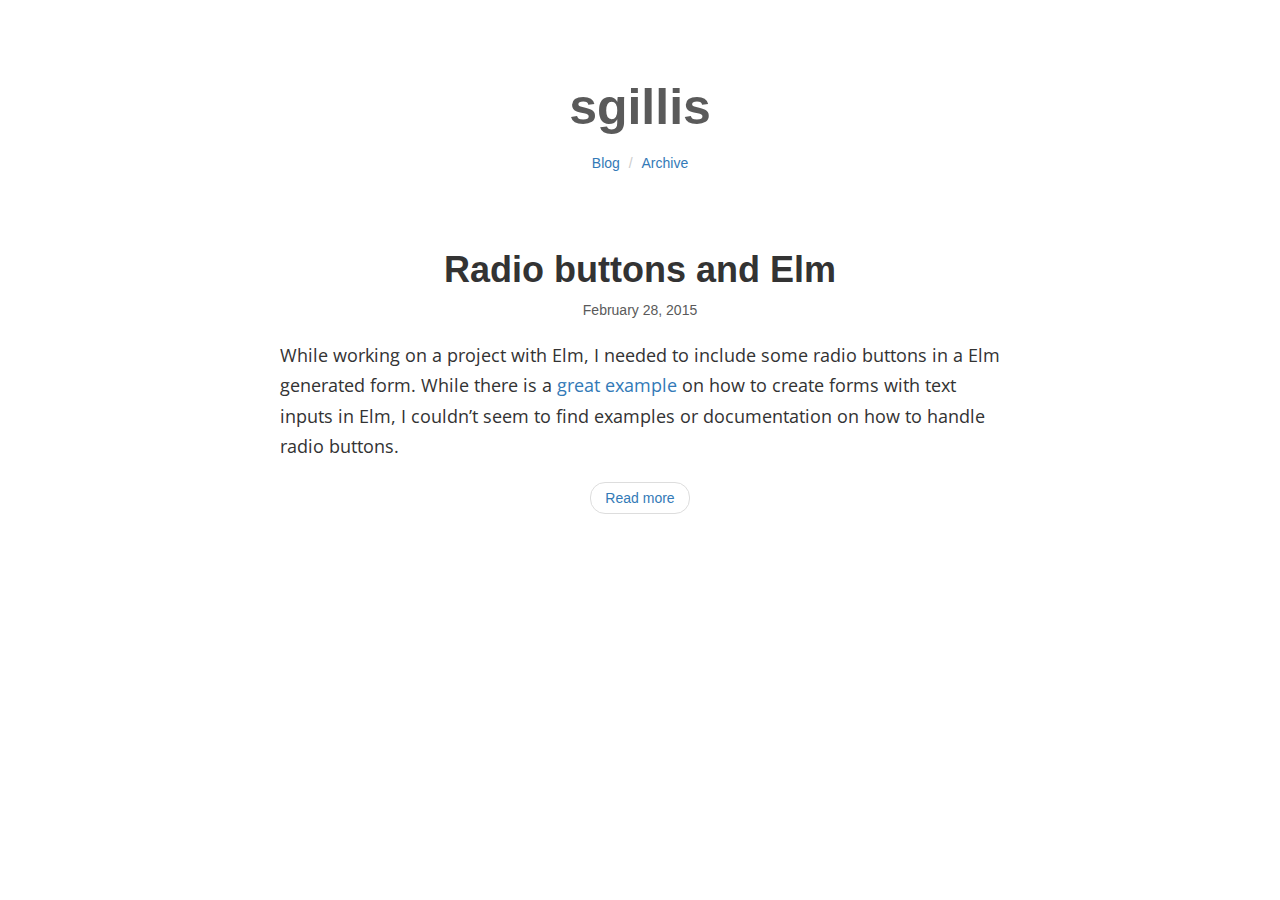
==== index.html @ 85105cd5 "GA tracking" ====
<?xml version="1.0" encoding="UTF-8" ?>
<!DOCTYPE html PUBLIC "-//W3C//DTD XHTML 1.0 Strict//EN" "http://www.w3.org/TR/xhtml1/DTD/xhtml1-strict.dtd">
<html xmlns="http://www.w3.org/1999/xhtml" xml:lang="en" lang="en">
    <head>
        <meta http-equiv="Content-Type" content="text/html; charset=UTF-8" />
        <meta name="viewport" content="width=device-width, initial-scale=1">
        <title>sgillis - Home</title>
        <link rel="shortcut icon" href="./favicon.ico" />
        <link rel="stylesheet" href="https://maxcdn.bootstrapcdn.com/bootstrap/3.3.2/css/bootstrap.min.css">
        <link rel="stylesheet" type="text/css" href="./css/default.css" />
        <link href="http://fonts.googleapis.com/css?family=Lora:400,700,400italic,700italic" rel="stylesheet" type="text/css">
        <link href="http://fonts.googleapis.com/css?family=Open+Sans:300italic,400italic,600italic,700italic,800italic,400,300,600,700,800" rel="stylesheet" type="text/css">
    </head>
    <body>
        <div class="container">
            <div class="page-header">
                <center>
                    <h1><b><a href="./">sgillis<a></b></h1>
                    <ol class="breadcrumb breadcrumb-nav">
                        <li><a href="./">Blog</a></li>
                        <li><a href="./archive.html">Archive</a></li>
                    </ol>
                </center>
            </div>
            
<div>
    <article class="article-excerpt">
        
        <h2 class="post-title"><a href="./posts/2015-02-28-radio-buttons-in-elm.html">Radio buttons and Elm</a></h2>
        <div class="date">February 28, 2015</div>
        <div class="post-list-content">
            
            
              <p>While working on a project with Elm, I needed to include some radio buttons in a Elm generated form. While there is a <a href="http://elm-lang.org/edit/examples/Intermediate/Form.elm">great example</a> on how to create forms with text inputs in Elm, I couldn’t seem to find examples or documentation on how to handle radio buttons.</p>

            
        </div>
        <ul class="pager">
            <li><a href="./posts/2015-02-28-radio-buttons-in-elm.html">Read more</a></li>
        </ul>
    </article>
</div>



        </div>
        <script>
          (function(i,s,o,g,r,a,m){i['GoogleAnalyticsObject']=r;i[r]=i[r]||function(){
             (i[r].q=i[r].q||[]).push(arguments)},i[r].l=1*new Date();a=s.createElement(o),
             m=s.getElementsByTagName(o)[0];a.async=1;a.src=g;m.parentNode.insertBefore(a,m)
          })(window,document,'script','//www.google-analytics.com/analytics.js','ga');

          ga('create', 'UA-60209395-1', 'auto');
          ga('send', 'pageview');
        </script>
    </body>
</html>
---- css/default.css ----
@media (min-width:992px){.container{width:750px}}.page-header{border-bottom:0px;margin:80px 0 40px}.page-header h1{font-size:50px}h1 a{color:rgb(90,90,90)}.breadcrumb-nav{background-color:transparent}.crop-image{width:250px;height:250px;border-radius:125px;overflow:hidden;margin:0 auto 20px}.small-image{width:auto;height:auto;min-width:300px;min-height:300px;max-width:500px;max-height:500px}.comments{margin:40px 50px}.article-excerpt{padding:0 0 150px}h1 h2{font-family:'Open Sans', 'Helvetica Neue', Helvetica, Arial, sans-serif}p{font-family:'Open Sans', 'Helvetica Neue', Helvetica, Arial, sans-serif;line-height:1.7em;font-size:18px}span{font-family:'Open Sans', 'Helvetica Neue', Helvetica, Arial, sans-serif}a:hover{text-decoration:none}.post-title{font-weight:bold;font-size:36px;text-align:center}.post-title a{color:rgb(51, 51, 51)}.date{color:rgb(90, 90, 90);text-align:center}.post-list-content{margin:20px 0 20px}.main-image-wrapper{margin:0 auto 10px;overflow:hidden}.main-image{max-width:500px;max-height:500px}
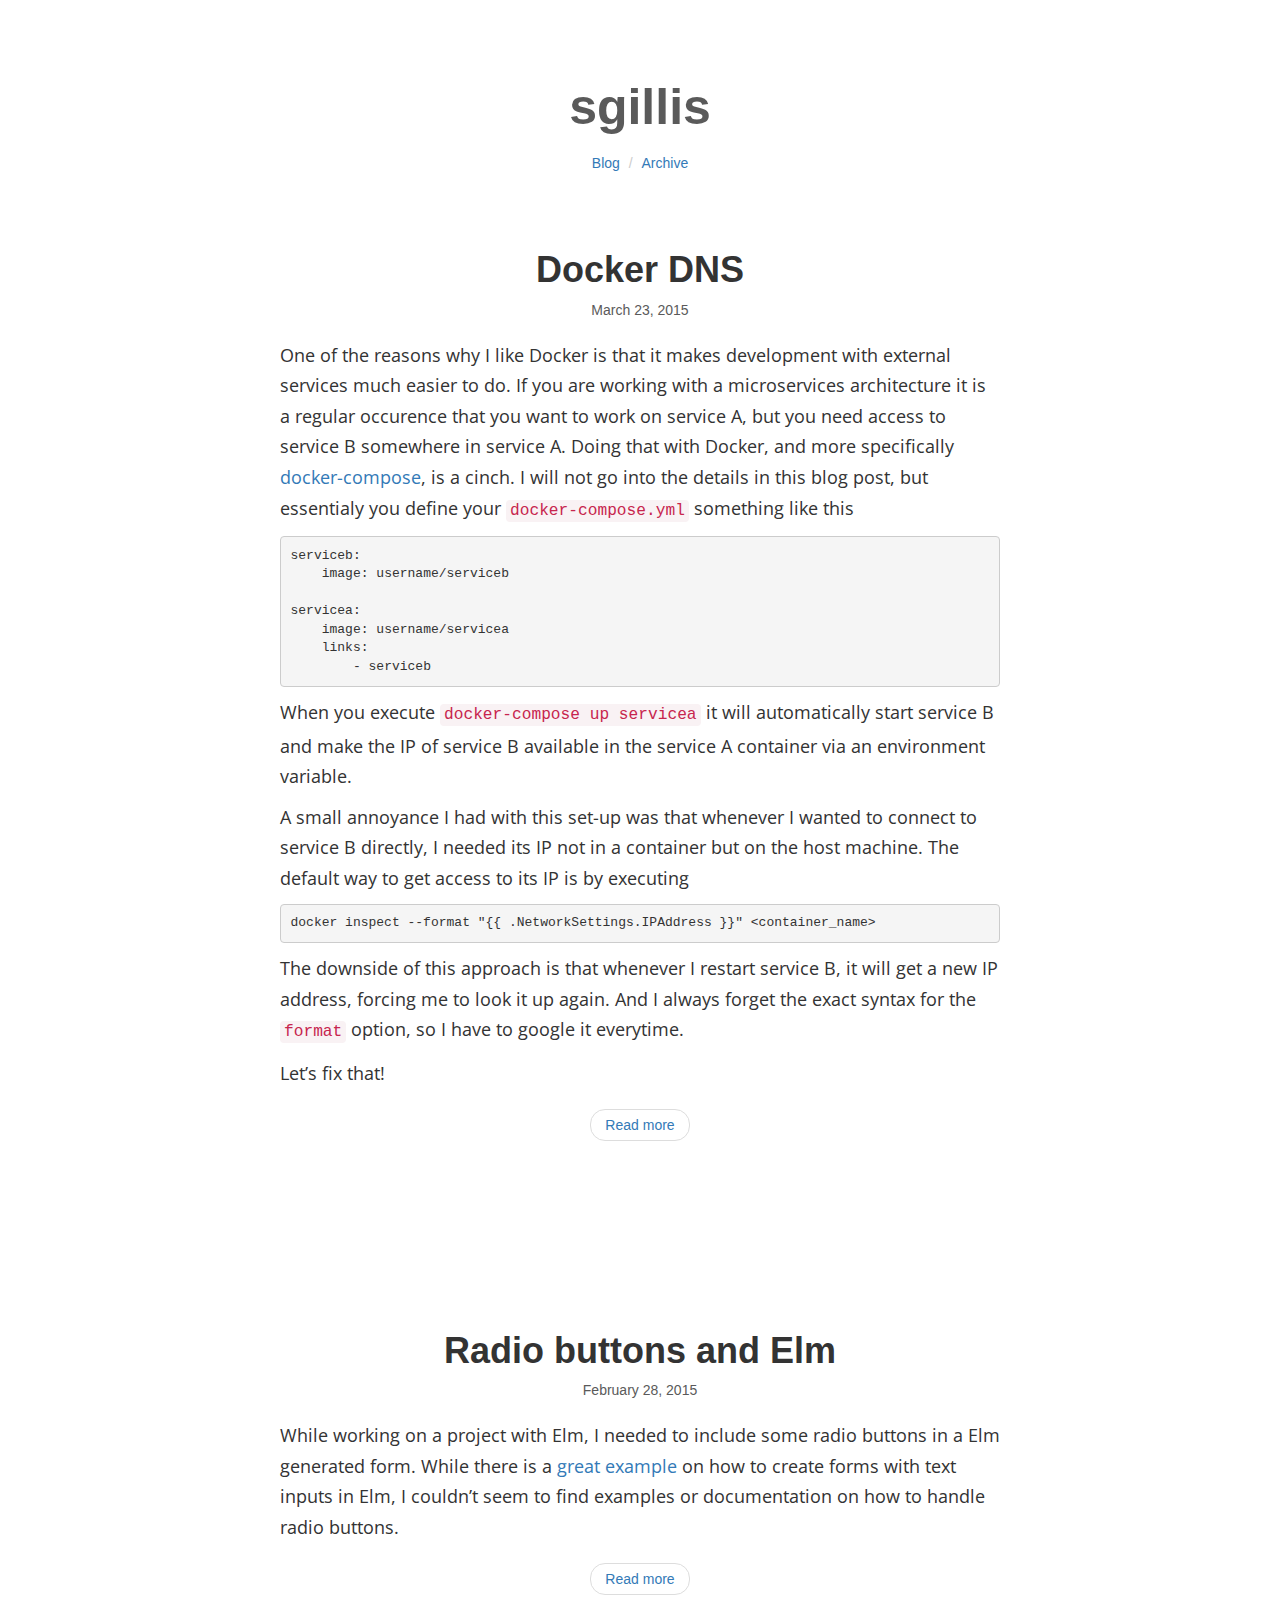
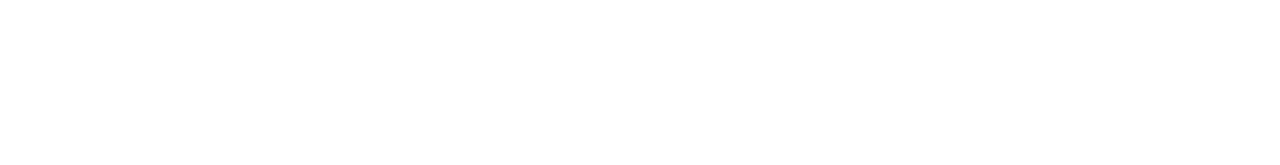
==== commit c6750356: "Docker DNS" ====
--- a/index.html
+++ b/index.html
@@ -23,6 +23,36 @@
                 </center>
             </div>
             
+<div>
+    <article class="article-excerpt">
+        
+        <h2 class="post-title"><a href="./posts/2015-03-23-docker-dns.html">Docker DNS</a></h2>
+        <div class="date">March 23, 2015</div>
+        <div class="post-list-content">
+            
+            
+              <p>One of the reasons why I like Docker is that it makes development with external services much easier to do. If you are working with a microservices architecture it is a regular occurence that you want to work on service A, but you need access to service B somewhere in service A. Doing that with Docker, and more specifically <a href="https://github.com/docker/compose">docker-compose</a>, is a cinch. I will not go into the details in this blog post, but essentialy you define your <code>docker-compose.yml</code> something like this</p>
+<pre><code>serviceb:
+    image: username/serviceb
+
+servicea:
+    image: username/servicea
+    links:
+        - serviceb</code></pre>
+<p>When you execute <code>docker-compose up servicea</code> it will automatically start service B and make the IP of service B available in the service A container via an environment variable.</p>
+<p>A small annoyance I had with this set-up was that whenever I wanted to connect to service B directly, I needed its IP not in a container but on the host machine. The default way to get access to its IP is by executing</p>
+<pre><code>docker inspect --format &quot;{{ .NetworkSettings.IPAddress }}&quot; &lt;container_name&gt;</code></pre>
+<p>The downside of this approach is that whenever I restart service B, it will get a new IP address, forcing me to look it up again. And I always forget the exact syntax for the <code>format</code> option, so I have to google it everytime.</p>
+<p>Let’s fix that!</p>
+
+            
+        </div>
+        <ul class="pager">
+            <li><a href="./posts/2015-03-23-docker-dns.html">Read more</a></li>
+        </ul>
+    </article>
+</div>
+
 <div>
     <article class="article-excerpt">
         
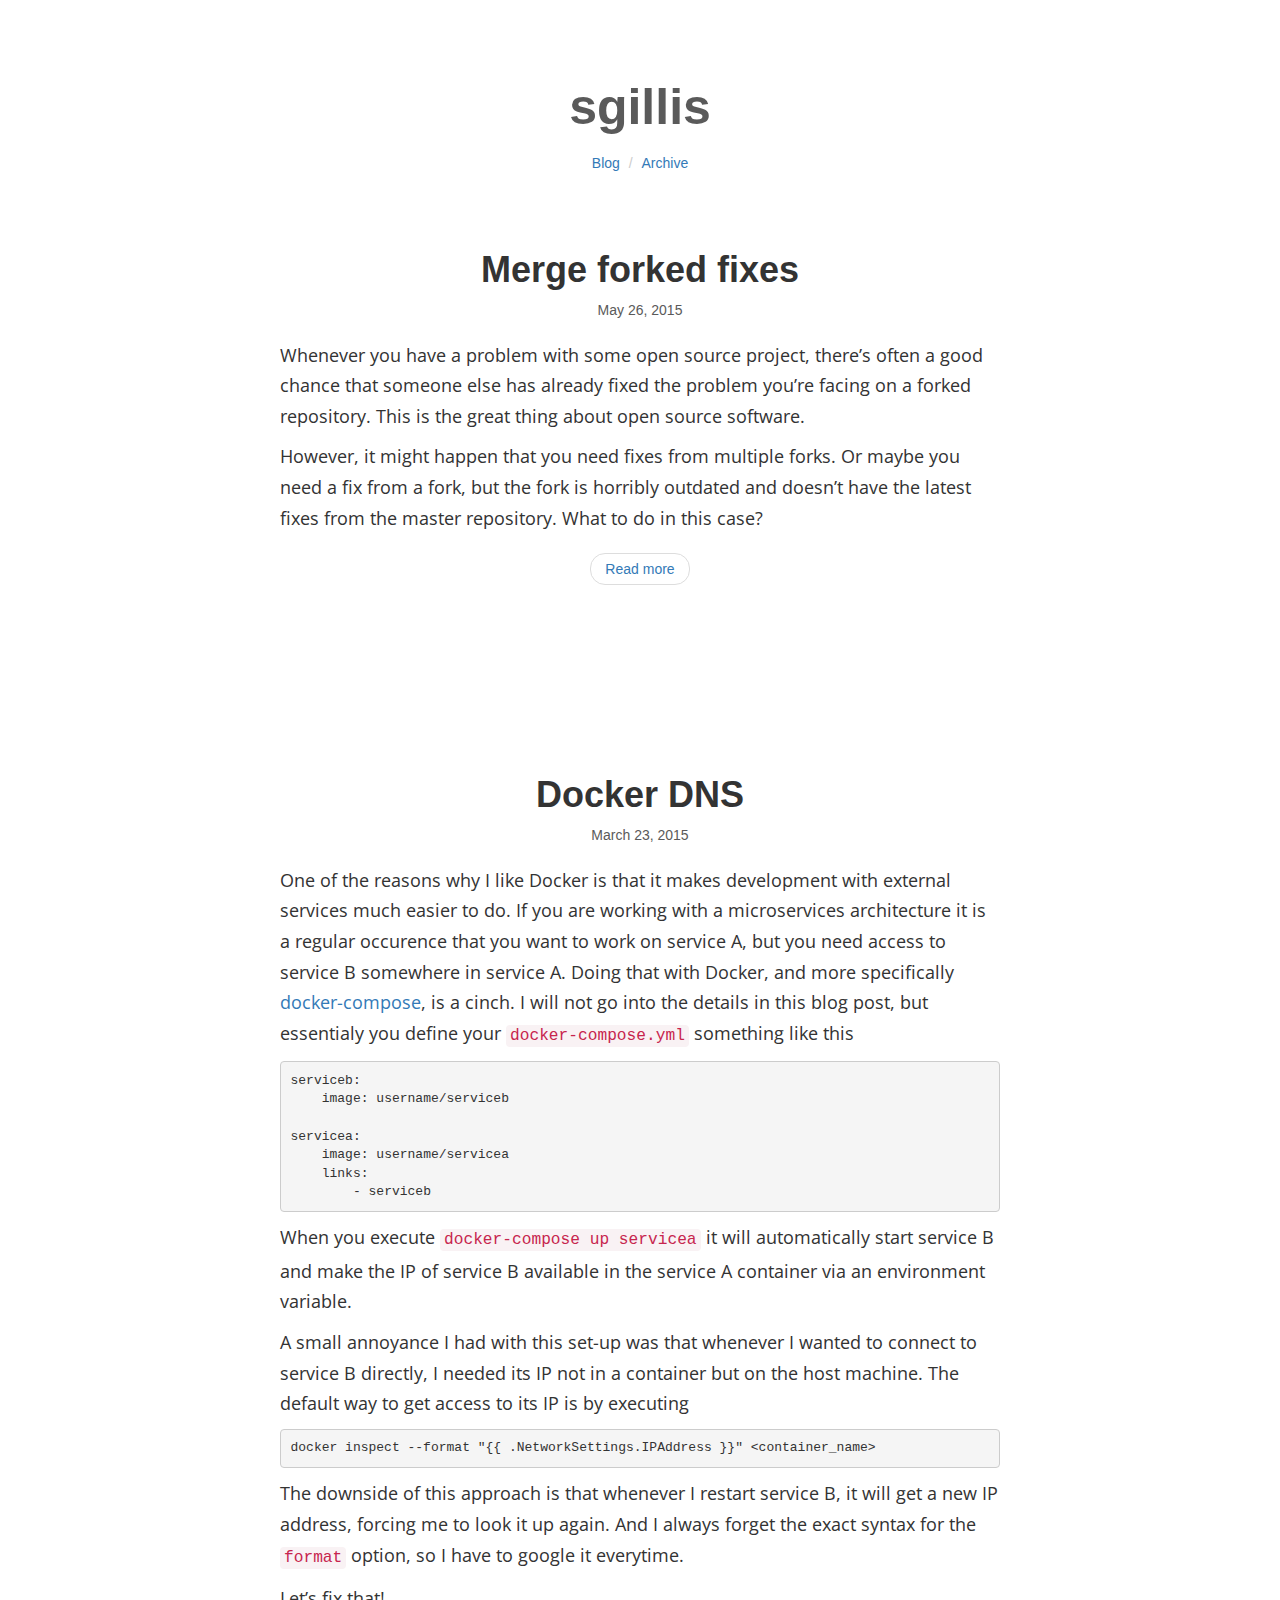
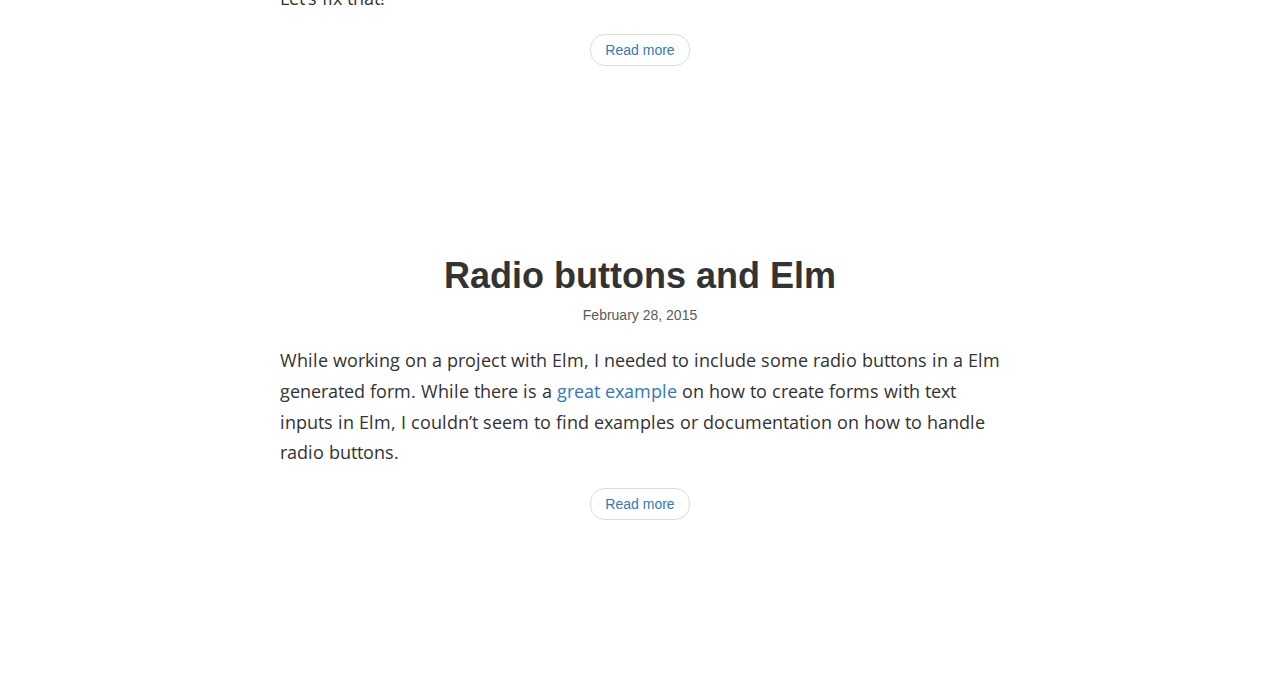
==== commit 72974164: "Post about merging fixes from different forks" ====
--- a/index.html
+++ b/index.html
@@ -23,6 +23,25 @@
                 </center>
             </div>
             
+<div>
+    <article class="article-excerpt">
+        
+        <h2 class="post-title"><a href="./posts/2015-05-26-merge-fork-fixes.html">Merge forked fixes</a></h2>
+        <div class="date">May 26, 2015</div>
+        <div class="post-list-content">
+            
+            
+              <p>Whenever you have a problem with some open source project, there’s often a good chance that someone else has already fixed the problem you’re facing on a forked repository. This is the great thing about open source software.</p>
+<p>However, it might happen that you need fixes from multiple forks. Or maybe you need a fix from a fork, but the fork is horribly outdated and doesn’t have the latest fixes from the master repository. What to do in this case?</p>
+
+            
+        </div>
+        <ul class="pager">
+            <li><a href="./posts/2015-05-26-merge-fork-fixes.html">Read more</a></li>
+        </ul>
+    </article>
+</div>
+
 <div>
     <article class="article-excerpt">
         
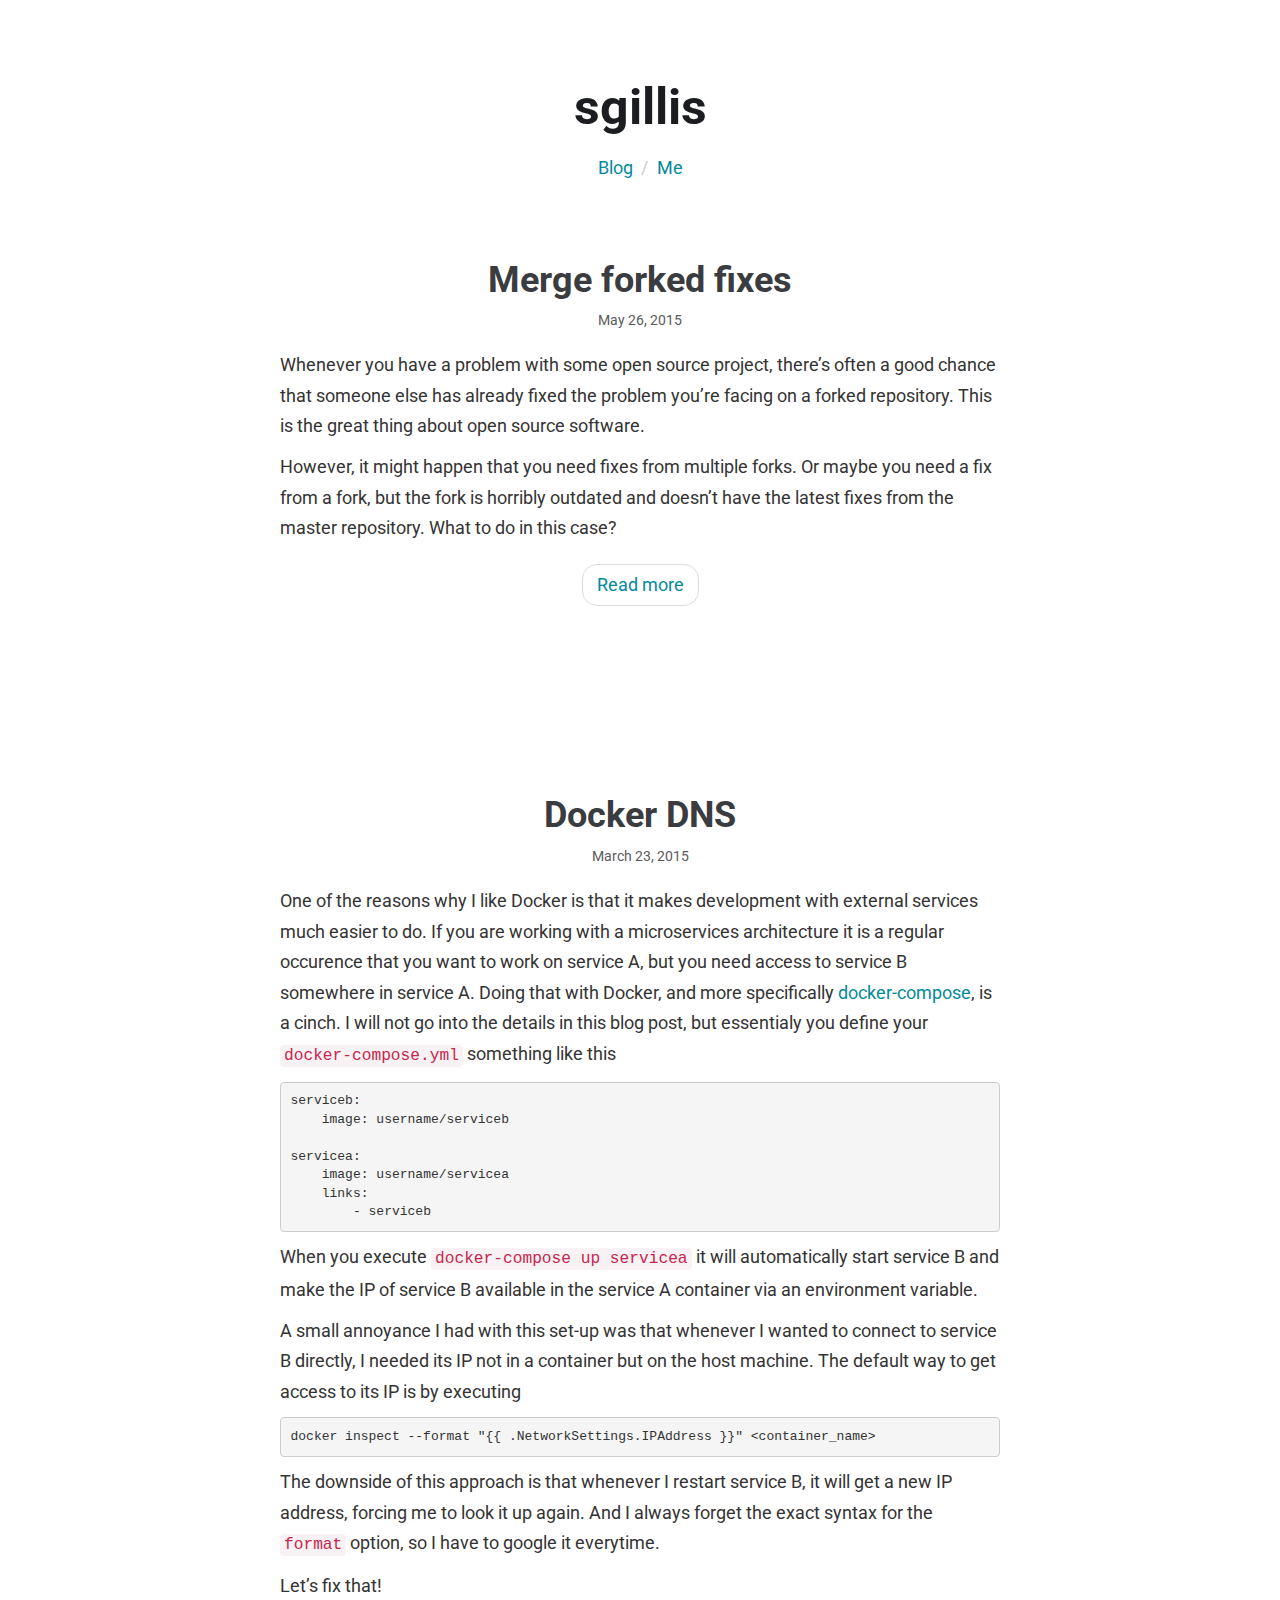
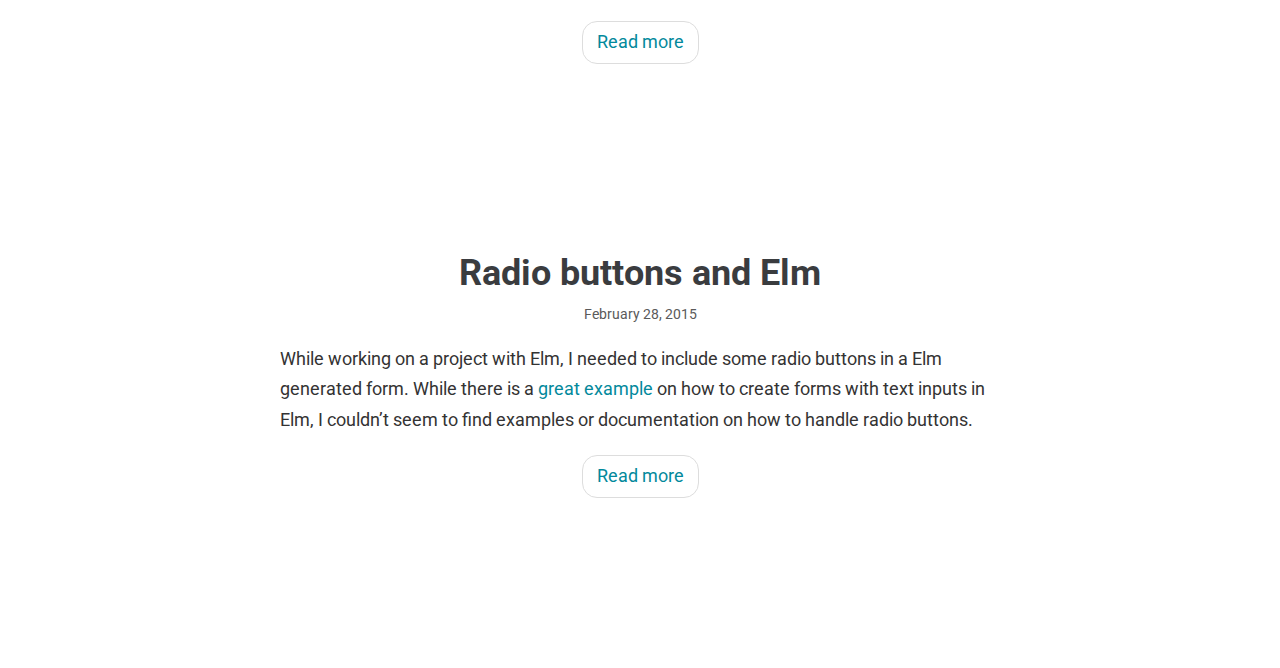
==== commit d8d25a6e: "CV" ====
--- a/index.html
+++ b/index.html
@@ -8,8 +8,7 @@
         <link rel="shortcut icon" href="./favicon.ico" />
         <link rel="stylesheet" href="https://maxcdn.bootstrapcdn.com/bootstrap/3.3.2/css/bootstrap.min.css">
         <link rel="stylesheet" type="text/css" href="./css/default.css" />
-        <link href="http://fonts.googleapis.com/css?family=Lora:400,700,400italic,700italic" rel="stylesheet" type="text/css">
-        <link href="http://fonts.googleapis.com/css?family=Open+Sans:300italic,400italic,600italic,700italic,800italic,400,300,600,700,800" rel="stylesheet" type="text/css">
+        <link href="http://fonts.googleapis.com/css?family=Roboto:400italic,700,400" rel="stylesheet" type="text/css">
     </head>
     <body>
         <div class="container">
@@ -18,7 +17,7 @@
                     <h1><b><a href="./">sgillis<a></b></h1>
                     <ol class="breadcrumb breadcrumb-nav">
                         <li><a href="./">Blog</a></li>
-                        <li><a href="./archive.html">Archive</a></li>
+                        <li><a href="./me.html">Me</a></li>
                     </ol>
                 </center>
             </div>
--- a/css/default.css
+++ b/css/default.css
@@ -1 +1 @@
-@media (min-width:992px){.container{width:750px}}.page-header{border-bottom:0px;margin:80px 0 40px}.page-header h1{font-size:50px}h1 a{color:rgb(90,90,90)}.breadcrumb-nav{background-color:transparent}.crop-image{width:250px;height:250px;border-radius:125px;overflow:hidden;margin:0 auto 20px}.small-image{width:auto;height:auto;min-width:300px;min-height:300px;max-width:500px;max-height:500px}.comments{margin:40px 50px}.article-excerpt{padding:0 0 150px}h1 h2{font-family:'Open Sans', 'Helvetica Neue', Helvetica, Arial, sans-serif}p{font-family:'Open Sans', 'Helvetica Neue', Helvetica, Arial, sans-serif;line-height:1.7em;font-size:18px}span{font-family:'Open Sans', 'Helvetica Neue', Helvetica, Arial, sans-serif}a:hover{text-decoration:none}.post-title{font-weight:bold;font-size:36px;text-align:center}.post-title a{color:rgb(51, 51, 51)}.date{color:rgb(90, 90, 90);text-align:center}.post-list-content{margin:20px 0 20px}.main-image-wrapper{margin:0 auto 10px;overflow:hidden}.main-image{max-width:500px;max-height:500px}+html{font-family:'Roboto', sans-serif}body{font-family:'Roboto', sans-serif}.light-color-primary-0{color:#D6D8DC}.light-color-primary-1{color:#8D9AB3}.light-color-primary-2{color:#ACB5C7}.light-color-primary-3{color:#A3A6AE}.light-color-primary-4{color:#8E929B}.color-primary-0{color:#3A3C3F}.color-primary-1{color:#474C55}.color-primary-2{color:#313235}.color-primary-3{color:#27292C}.color-primary-4{color:#1C1D20}@media (min-width:992px){.container{width:750px}}.page-header{border-bottom:0px;margin:80px 0 40px}.page-header h1{font-size:50px}h1 a{color:#1C1D20}a{color:#03899C}.breadcrumb-nav{background-color:transparent}.crop-image{width:250px;height:250px;border-radius:125px;overflow:hidden;margin:0 auto 20px}.small-image{width:auto;height:auto;min-width:300px;min-height:300px;max-width:500px;max-height:500px}.comments{margin:40px 50px}.article-excerpt{padding:0 0 150px}h1 h2{font-family:'Roboto', sans-serif}p{font-family:'Roboto', sans-serif;line-height:1.7em;font-size:18px}li{font-family:'Roboto', sans-serif;line-height:1.7em;font-size:18px}span{font-family:'Roboto', sans-serif;line-height:1.7em;font-size:18px}a:hover{text-decoration:none}.post-title{font-weight:bold;font-size:36px;text-align:center}.post-title a{color:#3A3C3F}.date{color:rgb(90, 90, 90);text-align:center}.post-list-content{margin:20px 0 20px}.main-image-wrapper{margin:0 auto 10px;overflow:hidden}.main-image{max-width:500px;max-height:500px}.item{margin:0 0 40px}.cv{border-bottom:1px solid #D6D8DC;margin:0 0 20px}div.cv-section span{padding:0 0 10px;border-bottom:3px solid #03899C}div.cv-section h4{padding:0 0 30px}span.citation{font-size:12px;line-height:0}span.jobdescription{font-size:18px;line-height:2em}span.separator{padding:0px 10px 0px 10px}span.glyphicon-asterisk{float:right}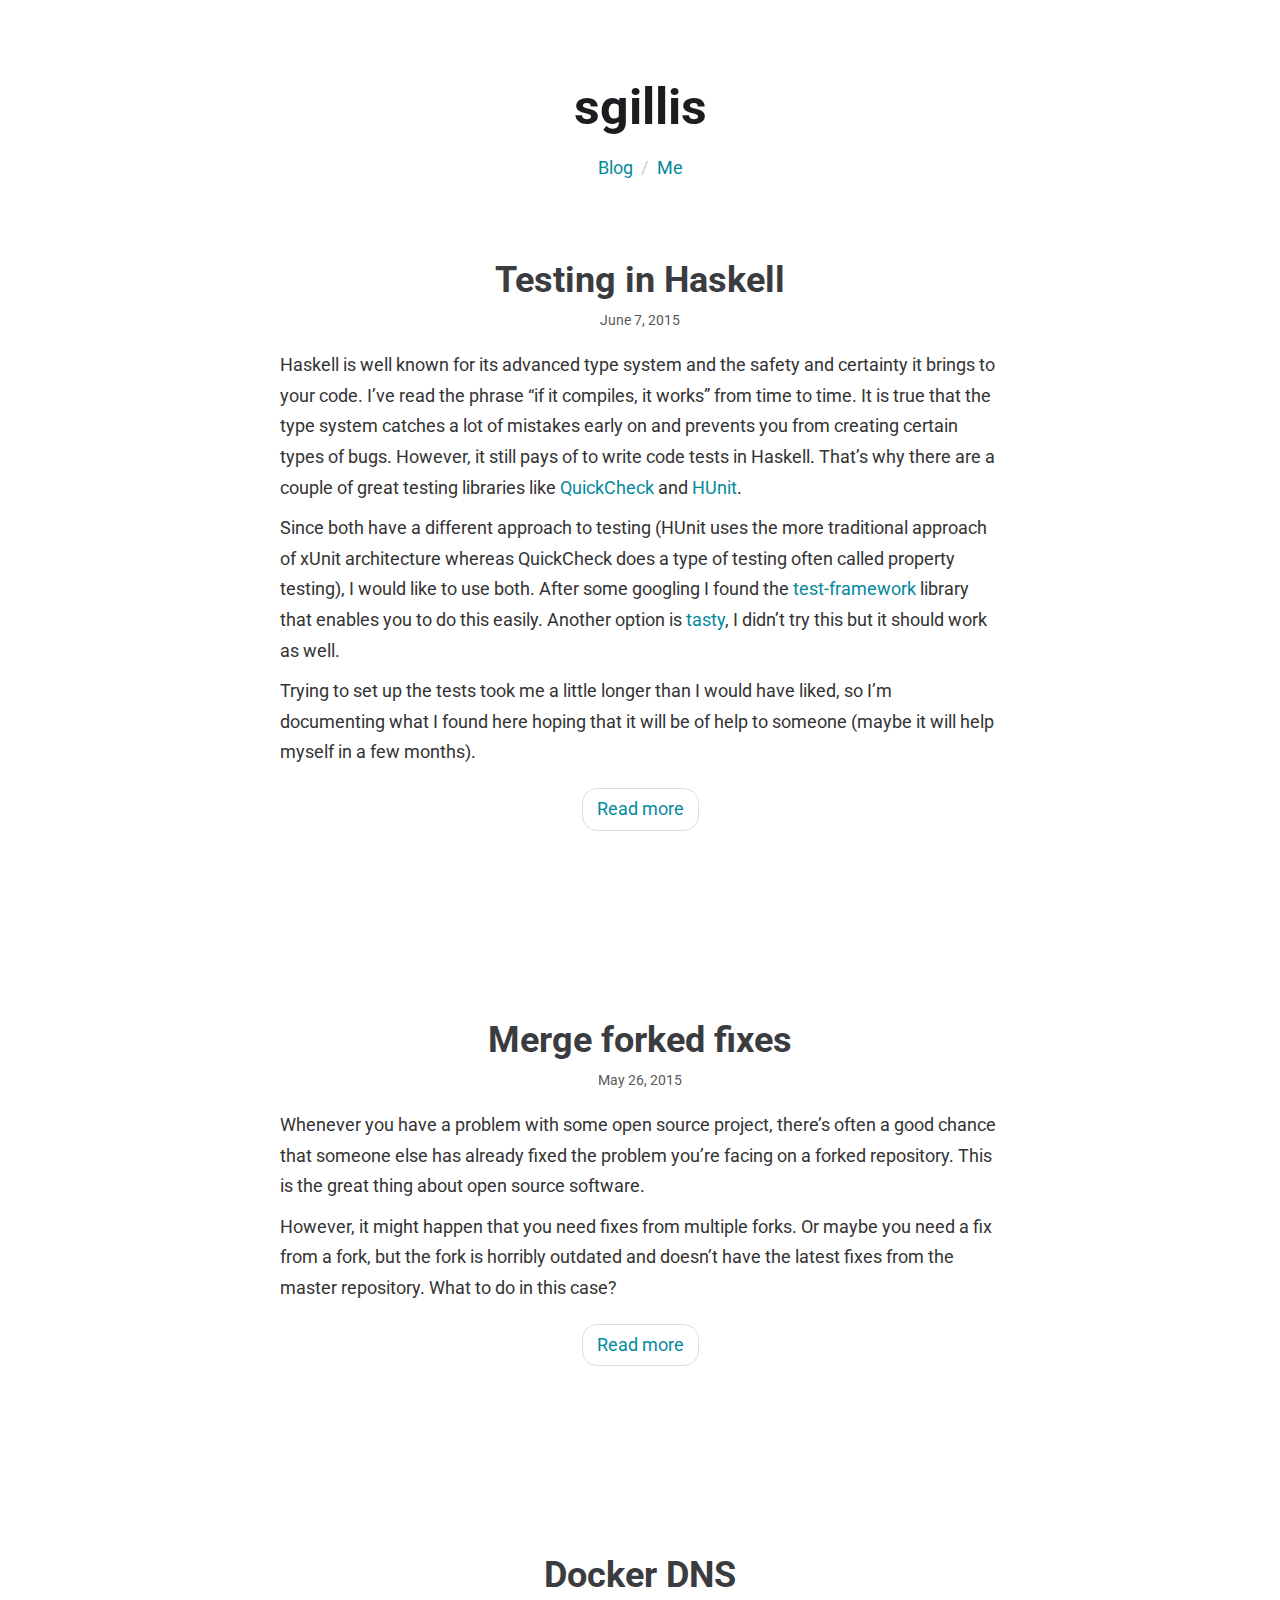
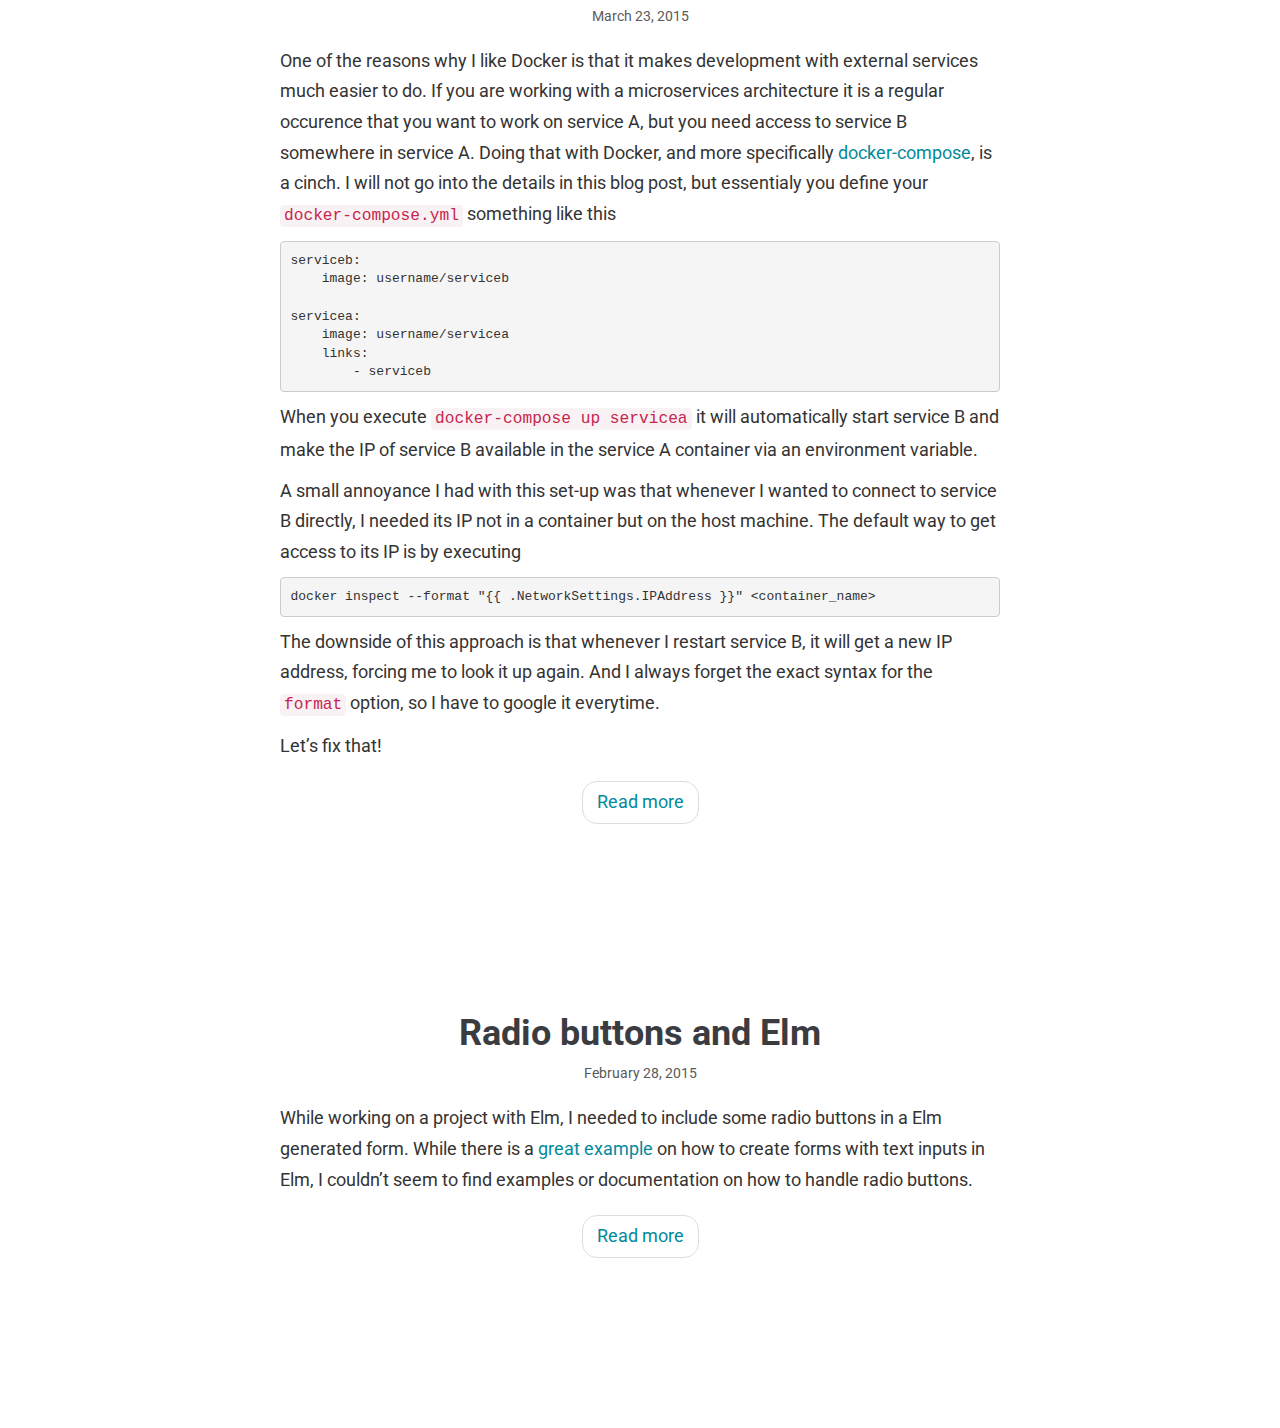
==== commit a42cd5da: "Testing in Haskell" ====
--- a/index.html
+++ b/index.html
@@ -22,6 +22,26 @@
                 </center>
             </div>
             
+<div>
+    <article class="article-excerpt">
+        
+        <h2 class="post-title"><a href="./posts/2015-06-07-testing-in-haskell.html">Testing in Haskell</a></h2>
+        <div class="date">June  7, 2015</div>
+        <div class="post-list-content">
+            
+            
+              <p>Haskell is well known for its advanced type system and the safety and certainty it brings to your code. I’ve read the phrase “if it compiles, it works” from time to time. It is true that the type system catches a lot of mistakes early on and prevents you from creating certain types of bugs. However, it still pays of to write code tests in Haskell. That’s why there are a couple of great testing libraries like <a href="https://hackage.haskell.org/package/QuickCheck">QuickCheck</a> and <a href="https://hackage.haskell.org/package/HUnit">HUnit</a>.</p>
+<p>Since both have a different approach to testing (HUnit uses the more traditional approach of xUnit architecture whereas QuickCheck does a type of testing often called property testing), I would like to use both. After some googling I found the <a href="https://hackage.haskell.org/package/test-framework">test-framework</a> library that enables you to do this easily. Another option is <a href="https://hackage.haskell.org/package/tasty">tasty</a>, I didn’t try this but it should work as well.</p>
+<p>Trying to set up the tests took me a little longer than I would have liked, so I’m documenting what I found here hoping that it will be of help to someone (maybe it will help myself in a few months).</p>
+
+            
+        </div>
+        <ul class="pager">
+            <li><a href="./posts/2015-06-07-testing-in-haskell.html">Read more</a></li>
+        </ul>
+    </article>
+</div>
+
 <div>
     <article class="article-excerpt">
         
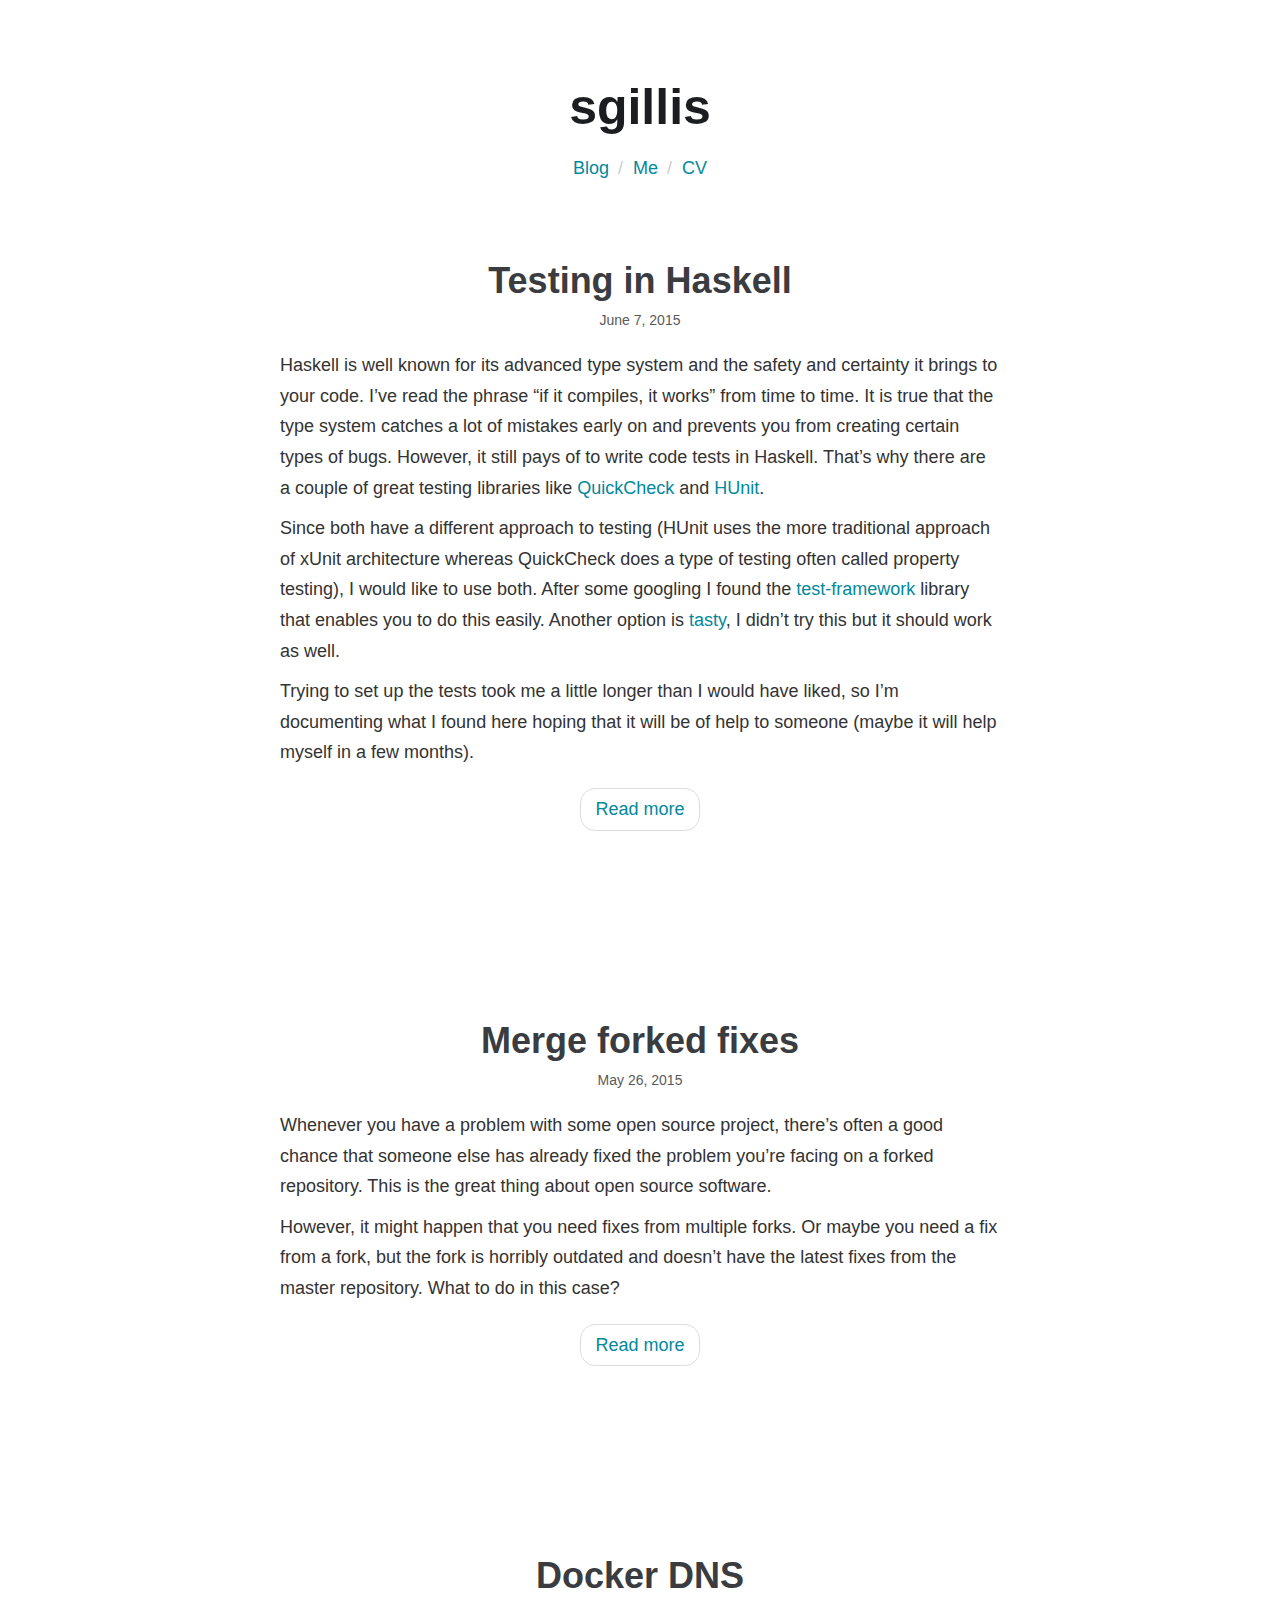
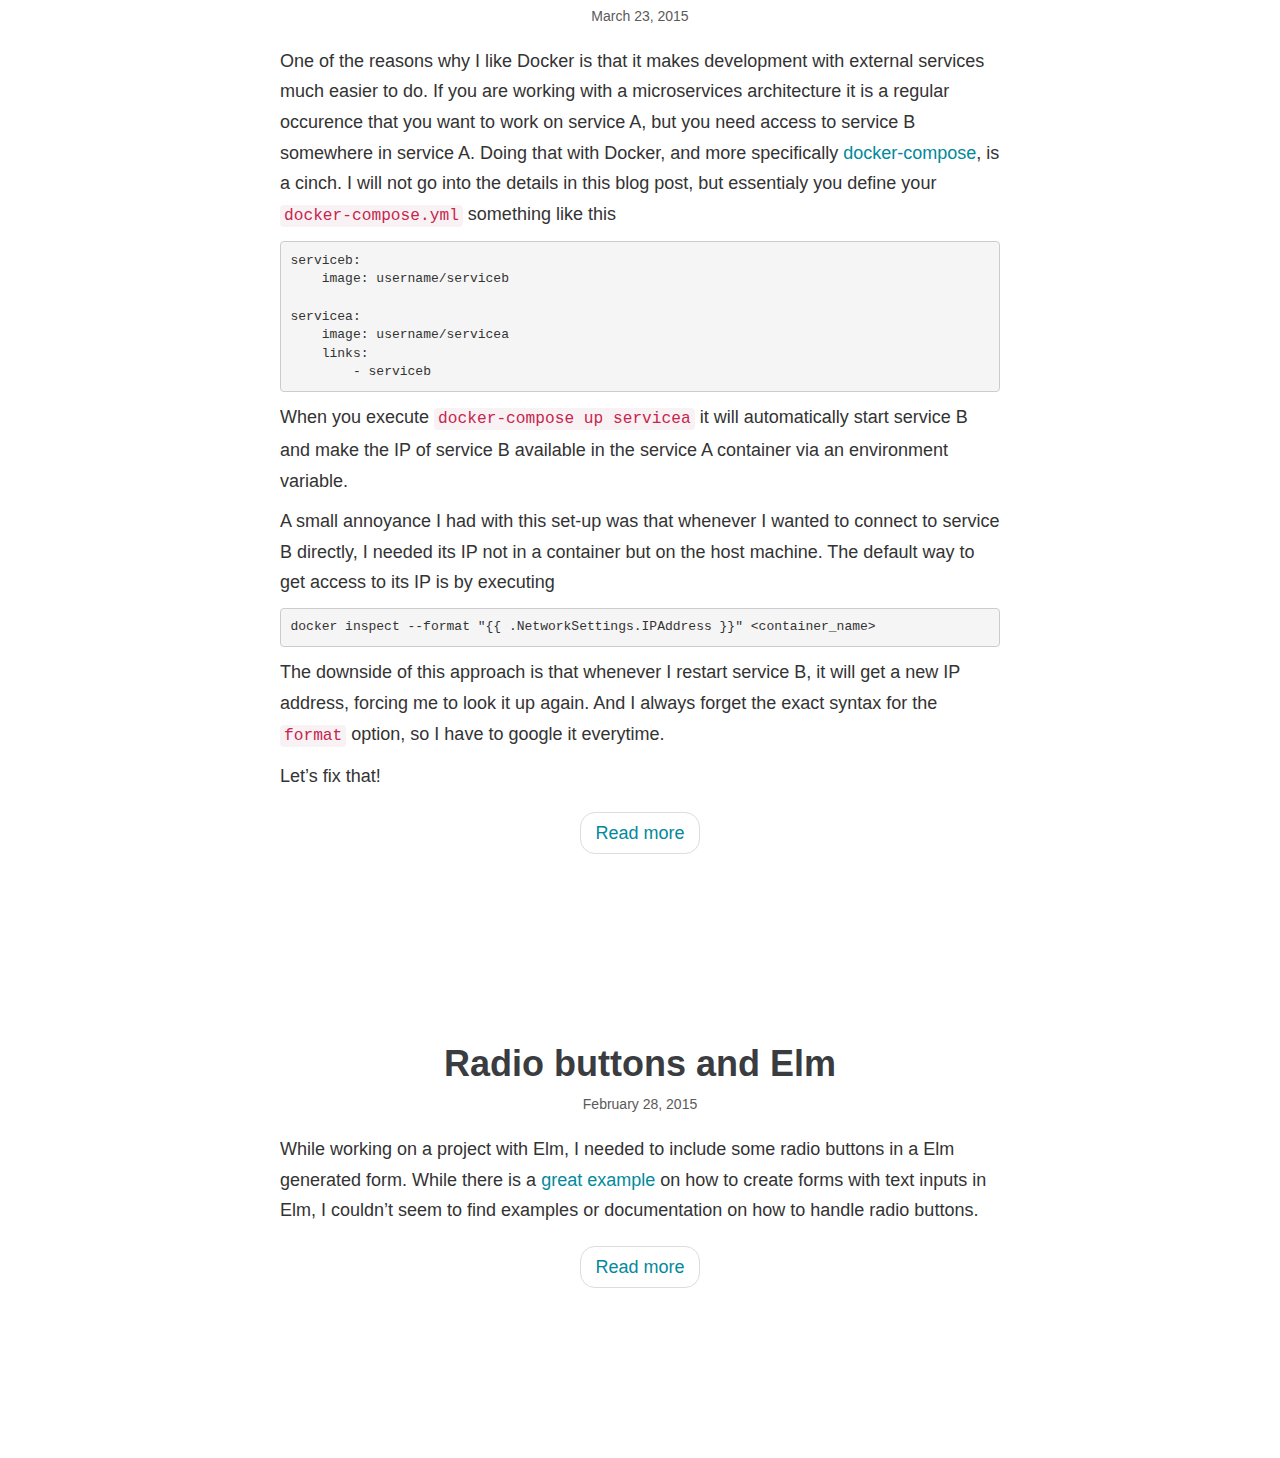
==== commit 7b29cb1a: "Update CV and me" ====
--- a/index.html
+++ b/index.html
@@ -8,16 +8,18 @@
         <link rel="shortcut icon" href="./favicon.ico" />
         <link rel="stylesheet" href="https://maxcdn.bootstrapcdn.com/bootstrap/3.3.2/css/bootstrap.min.css">
         <link rel="stylesheet" type="text/css" href="./css/default.css" />
-        <link href="http://fonts.googleapis.com/css?family=Roboto:400italic,700,400" rel="stylesheet" type="text/css">
+        <link href="http://fonts.googleapis.com/css?family=Lora:400,700,400italic,700italic" rel="stylesheet" type="text/css">
+        <link href="http://fonts.googleapis.com/css?family=Open+Sans:300italic,400italic,600italic,700italic,800italic,400,300,600,700,800" rel="stylesheet" type="text/css">
     </head>
     <body>
         <div class="container">
             <div class="page-header">
                 <center>
-                    <h1><b><a href="./">sgillis<a></b></h1>
+                    <h1><b><a href="./">sgillis</a></b></h1>
                     <ol class="breadcrumb breadcrumb-nav">
                         <li><a href="./">Blog</a></li>
                         <li><a href="./me.html">Me</a></li>
+                        <li><a href="./cv.html">CV</a></li>
                     </ol>
                 </center>
             </div>
--- a/css/default.css
+++ b/css/default.css
@@ -1 +1 @@
-html{font-family:'Roboto', sans-serif}body{font-family:'Roboto', sans-serif}.light-color-primary-0{color:#D6D8DC}.light-color-primary-1{color:#8D9AB3}.light-color-primary-2{color:#ACB5C7}.light-color-primary-3{color:#A3A6AE}.light-color-primary-4{color:#8E929B}.color-primary-0{color:#3A3C3F}.color-primary-1{color:#474C55}.color-primary-2{color:#313235}.color-primary-3{color:#27292C}.color-primary-4{color:#1C1D20}@media (min-width:992px){.container{width:750px}}.page-header{border-bottom:0px;margin:80px 0 40px}.page-header h1{font-size:50px}h1 a{color:#1C1D20}a{color:#03899C}.breadcrumb-nav{background-color:transparent}.crop-image{width:250px;height:250px;border-radius:125px;overflow:hidden;margin:0 auto 20px}.small-image{width:auto;height:auto;min-width:300px;min-height:300px;max-width:500px;max-height:500px}.comments{margin:40px 50px}.article-excerpt{padding:0 0 150px}h1 h2{font-family:'Roboto', sans-serif}p{font-family:'Roboto', sans-serif;line-height:1.7em;font-size:18px}li{font-family:'Roboto', sans-serif;line-height:1.7em;font-size:18px}span{font-family:'Roboto', sans-serif;line-height:1.7em;font-size:18px}a:hover{text-decoration:none}.post-title{font-weight:bold;font-size:36px;text-align:center}.post-title a{color:#3A3C3F}.date{color:rgb(90, 90, 90);text-align:center}.post-list-content{margin:20px 0 20px}.main-image-wrapper{margin:0 auto 10px;overflow:hidden}.main-image{max-width:500px;max-height:500px}.item{margin:0 0 40px}.cv{border-bottom:1px solid #D6D8DC;margin:0 0 20px}div.cv-section span{padding:0 0 10px;border-bottom:3px solid #03899C}div.cv-section h4{padding:0 0 30px}span.citation{font-size:12px;line-height:0}span.jobdescription{font-size:18px;line-height:2em}span.separator{padding:0px 10px 0px 10px}span.glyphicon-asterisk{float:right}+html{font-family:'Roboto', sans-serif}body{font-family:'Roboto', sans-serif}.light-color-primary-0{color:#D6D8DC}.light-color-primary-1{color:#8D9AB3}.light-color-primary-2{color:#ACB5C7}.light-color-primary-3{color:#A3A6AE}.light-color-primary-4{color:#8E929B}.color-primary-0{color:#3A3C3F}.color-primary-1{color:#474C55}.color-primary-2{color:#313235}.color-primary-3{color:#27292C}.color-primary-4{color:#1C1D20}@media (min-width:992px){.container{width:750px}}.page-header{border-bottom:0px;margin:80px 0 40px}.page-header h1{font-size:50px}h1 a{color:#1C1D20}a{color:#03899C}.breadcrumb-nav{background-color:transparent}.crop-image{width:250px;height:250px;border-radius:125px;overflow:hidden;margin:0 auto 20px}.small-image{width:auto;height:auto;min-width:300px;min-height:300px;max-width:500px;max-height:500px}.comments{margin:40px 50px}.article-excerpt{padding:0 0 150px}h1 h2{font-family:'Roboto', sans-serif}p{font-family:'Roboto', sans-serif;line-height:1.7em;font-size:18px}li{font-family:'Roboto', sans-serif;line-height:1.7em;font-size:18px}span{font-family:'Roboto', sans-serif;line-height:1.7em;font-size:18px}a:hover{text-decoration:none}.post-title{font-weight:bold;font-size:36px;text-align:center}.post-title a{color:#3A3C3F}.date{color:rgb(90, 90, 90);text-align:center}.post-list-content{margin:20px 0 20px}.main-image-wrapper{margin:0 auto 10px;overflow:hidden}.main-image{max-width:500px;max-height:500px}.item{margin:0 0 40px}.cv{border-bottom:1px solid #D6D8DC;margin:0 0 20px}.cv-last{margin:0 0 20px}div.cv-section span{padding:0 0 10px;border-bottom:3px solid #03899C}div.cv-section h4{padding:0 0 30px}span.citation{font-size:12px;line-height:0}span.jobdescription{font-size:18px;line-height:2em}span.separator{padding:0px 10px 0px 10px}span.glyphicon-asterisk{float:right}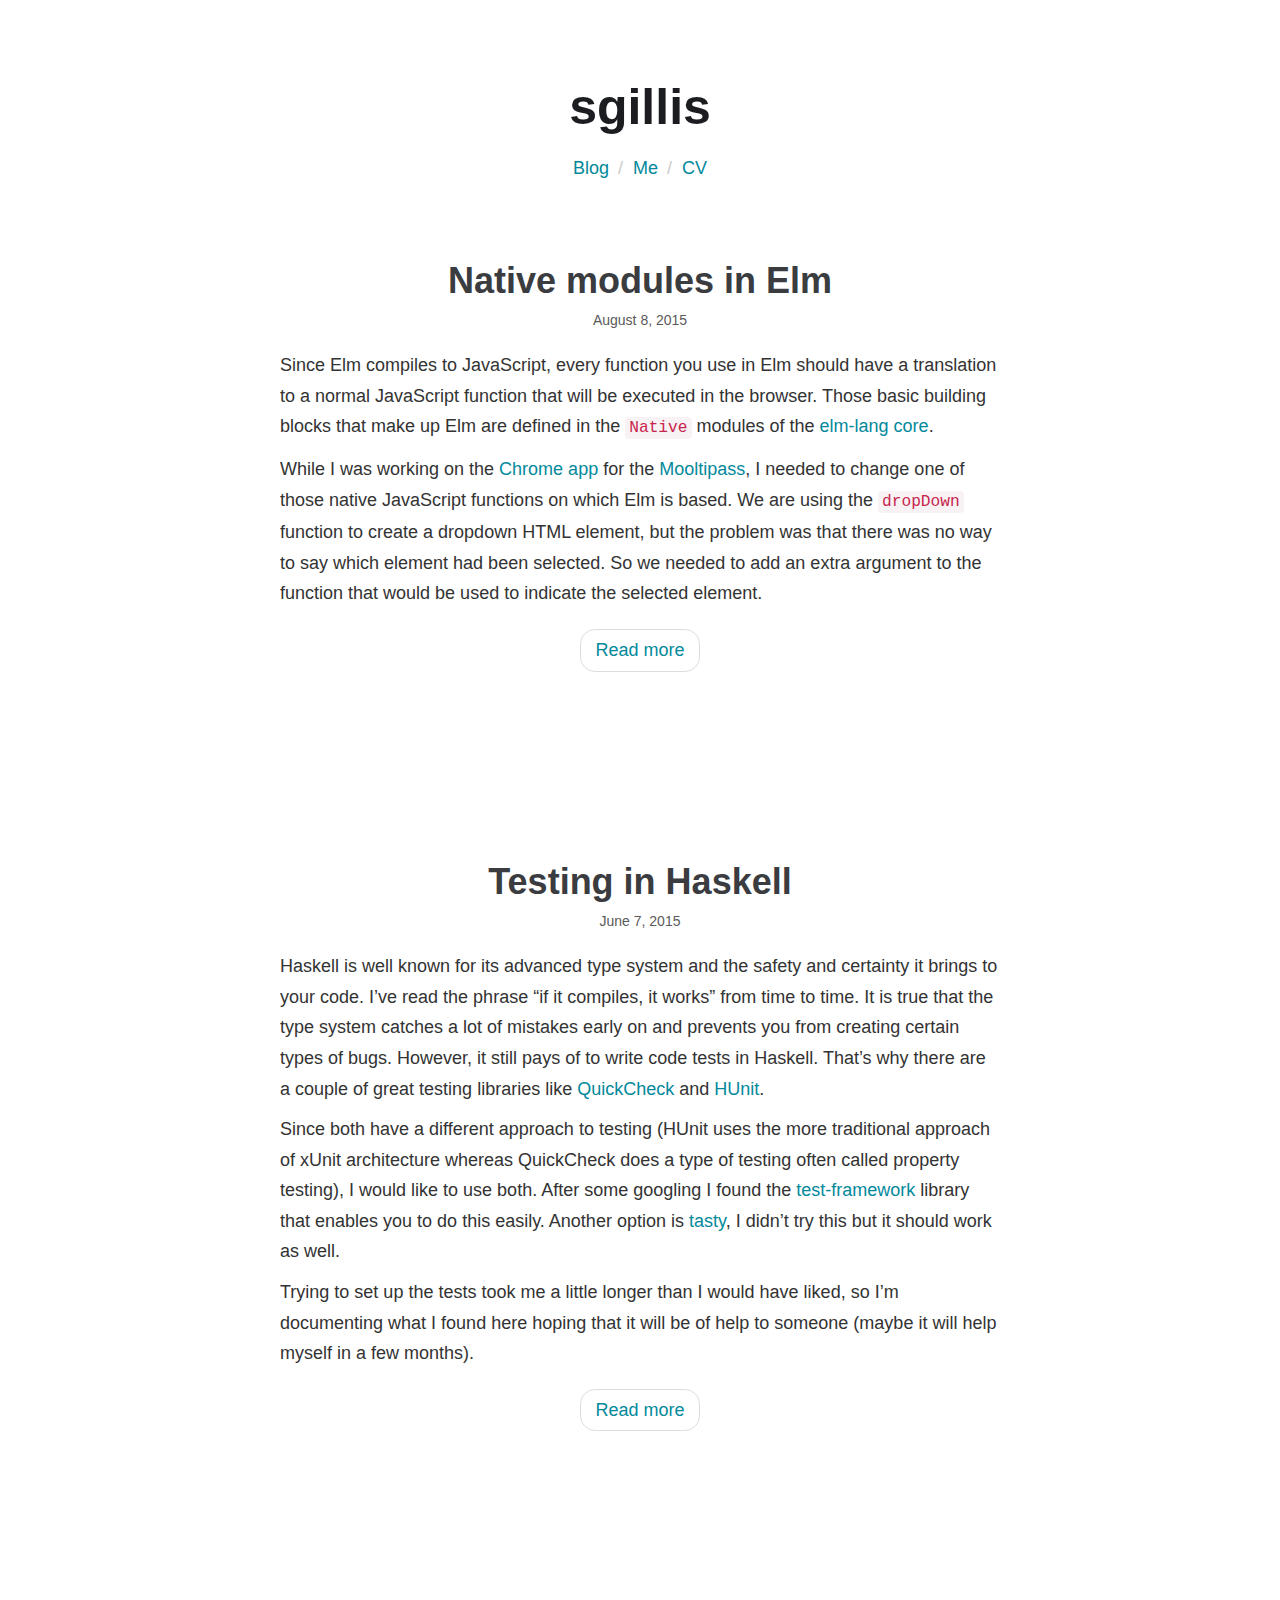
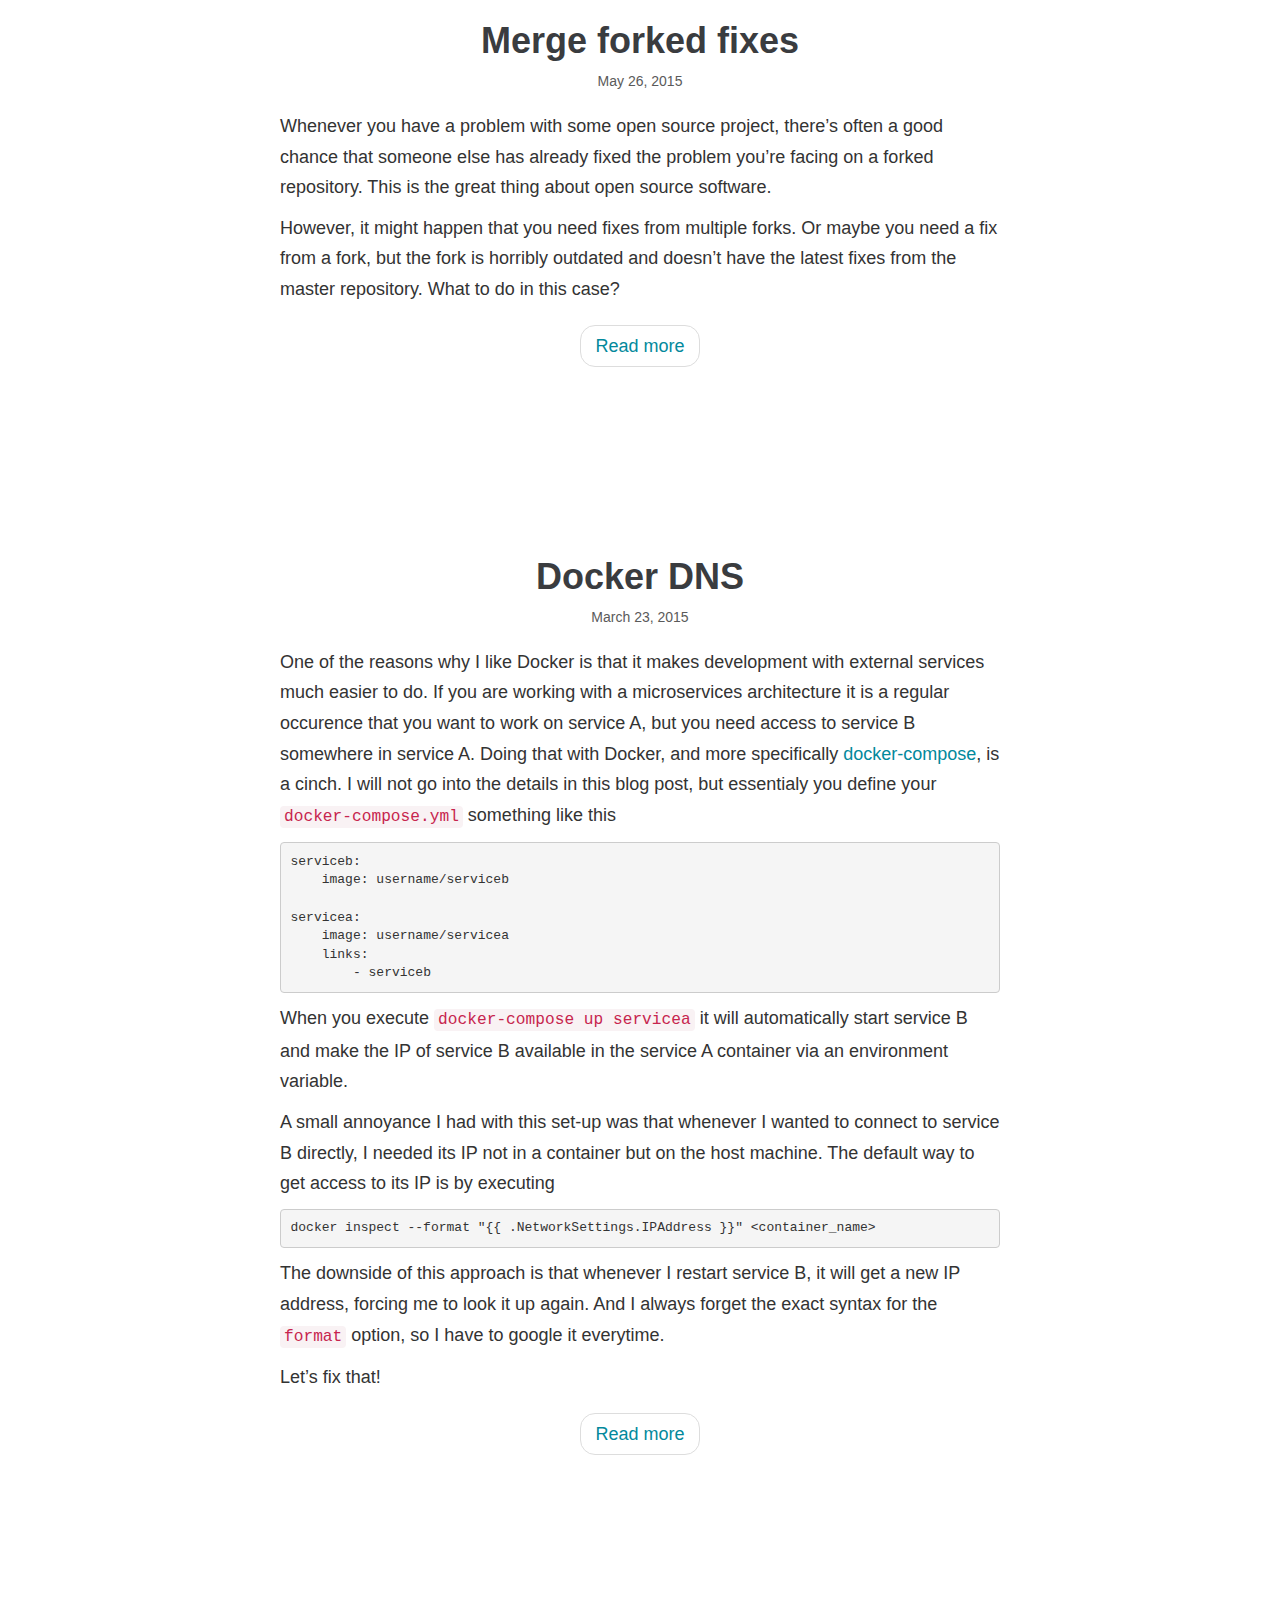
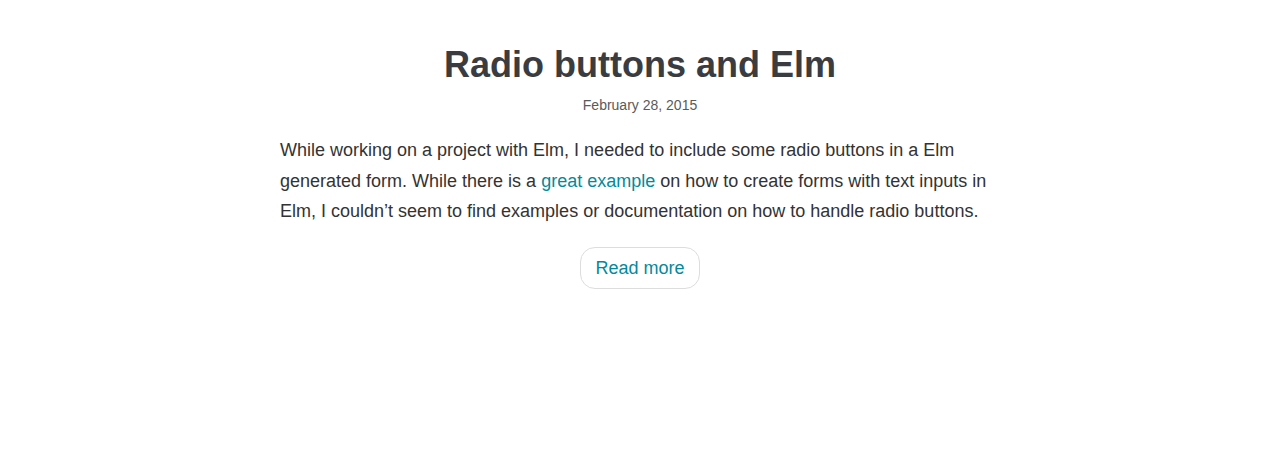
==== commit 0fcf937e: "Native modules in Elm" ====
--- a/index.html
+++ b/index.html
@@ -24,6 +24,25 @@
                 </center>
             </div>
             
+<div>
+    <article class="article-excerpt">
+        
+        <h2 class="post-title"><a href="./posts/2015-08-08-native-modules-in-elm.html">Native modules in Elm</a></h2>
+        <div class="date">August  8, 2015</div>
+        <div class="post-list-content">
+            
+            
+              <p>Since Elm compiles to JavaScript, every function you use in Elm should have a translation to a normal JavaScript function that will be executed in the browser. Those basic building blocks that make up Elm are defined in the <code>Native</code> modules of the <a href="https://github.com/elm-lang/core">elm-lang core</a>.</p>
+<p>While I was working on the <a href="https://chrome.google.com/webstore/detail/mooltipass-app/cdifokahonpfaoldibbjmbkdhhelblpj">Chrome app</a> for the <a href="http://www.themooltipass.com/">Mooltipass</a>, I needed to change one of those native JavaScript functions on which Elm is based. We are using the <a href="https://github.com/elm-lang/core/blob/4dfe74bfab249929a848e42dd811725cf0f4a146/src/Graphics/Input.elm#L104-L109"><code>dropDown</code></a> function to create a dropdown HTML element, but the problem was that there was no way to say which element had been selected. So we needed to add an extra argument to the function that would be used to indicate the selected element.</p>
+
+            
+        </div>
+        <ul class="pager">
+            <li><a href="./posts/2015-08-08-native-modules-in-elm.html">Read more</a></li>
+        </ul>
+    </article>
+</div>
+
 <div>
     <article class="article-excerpt">
         
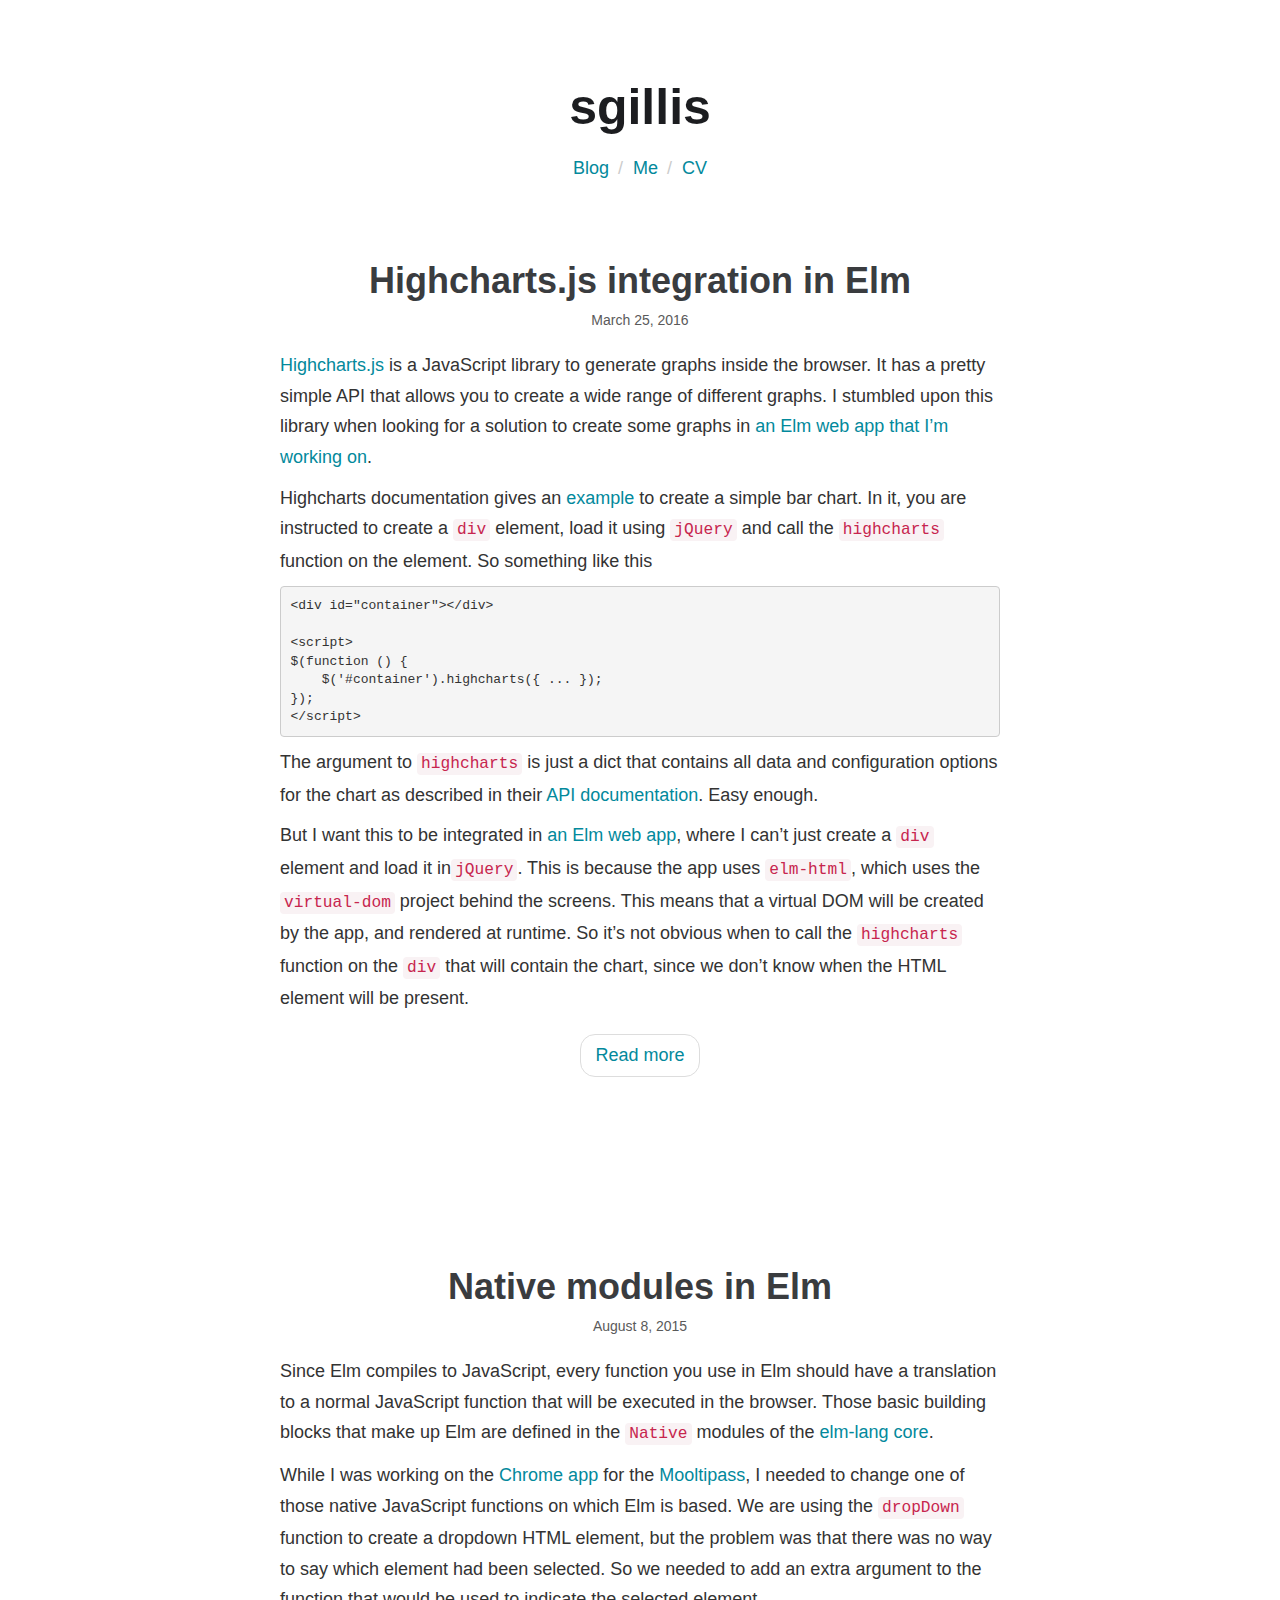
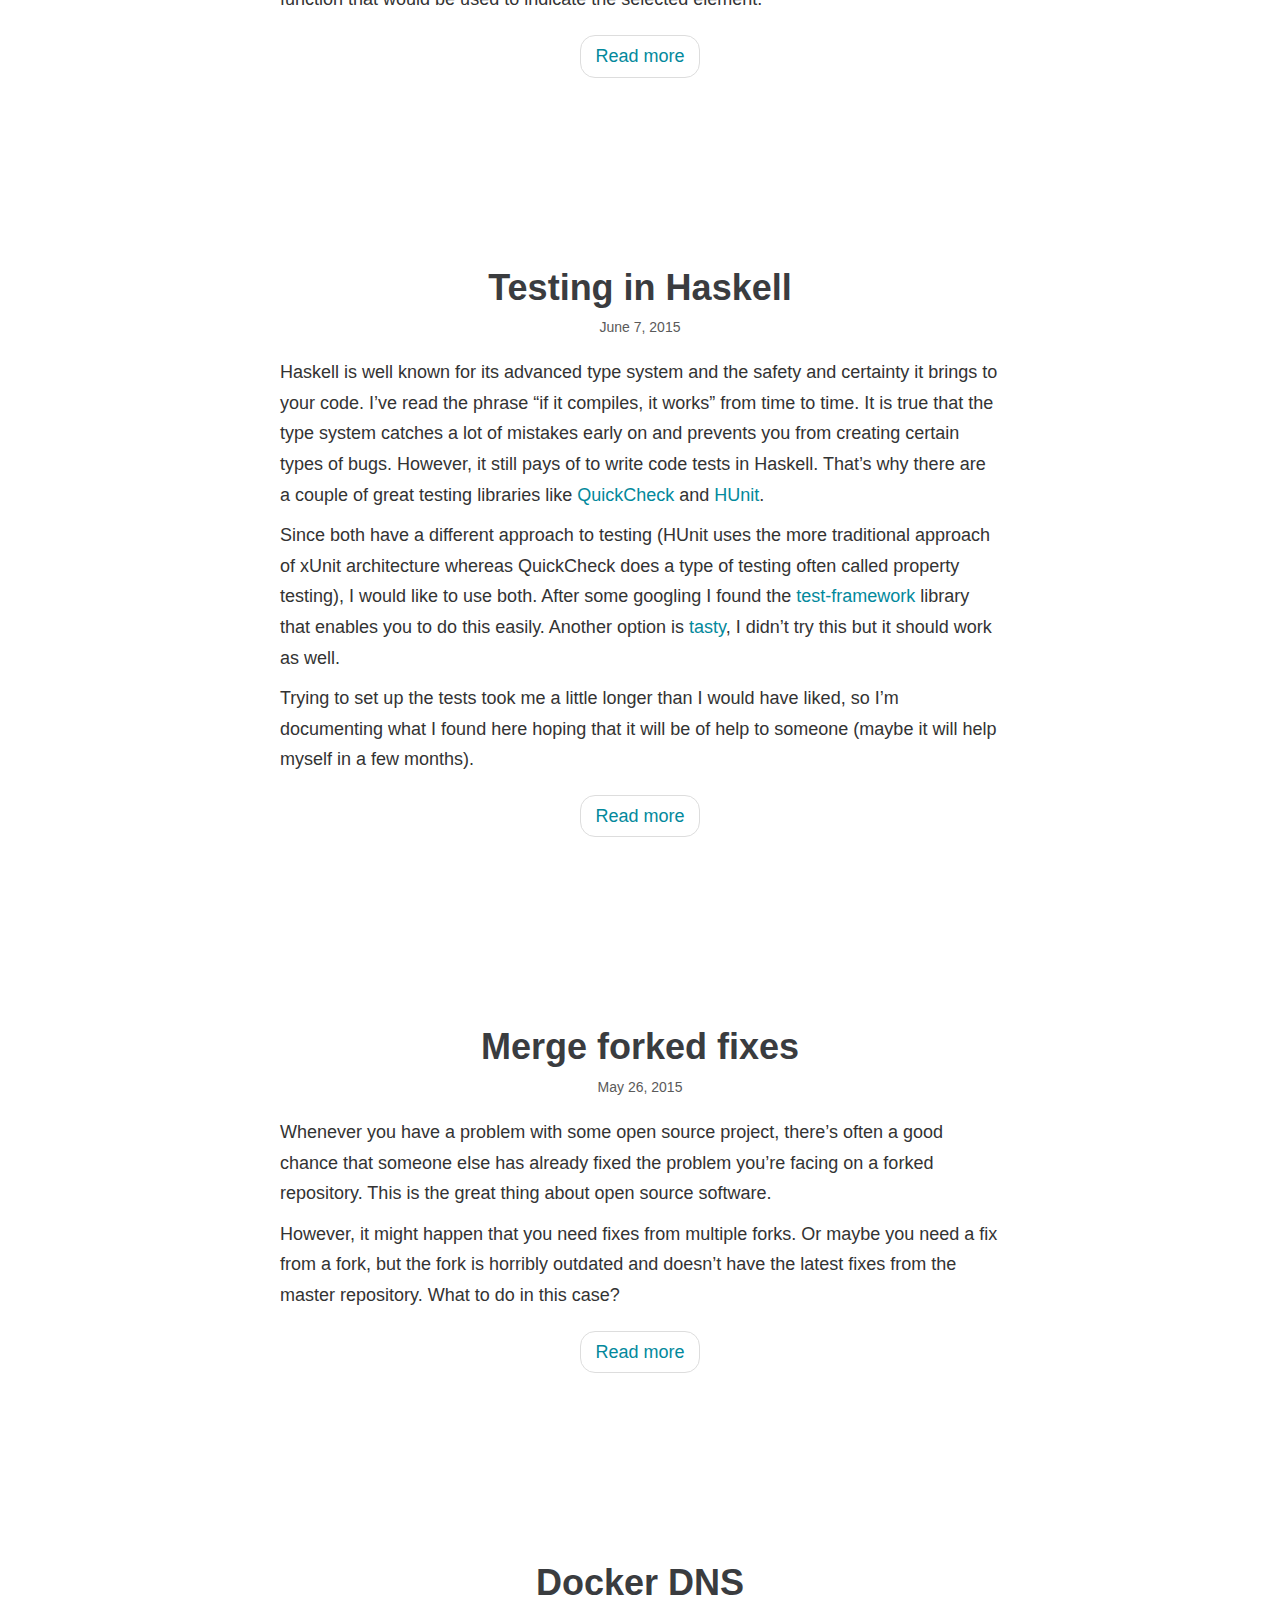
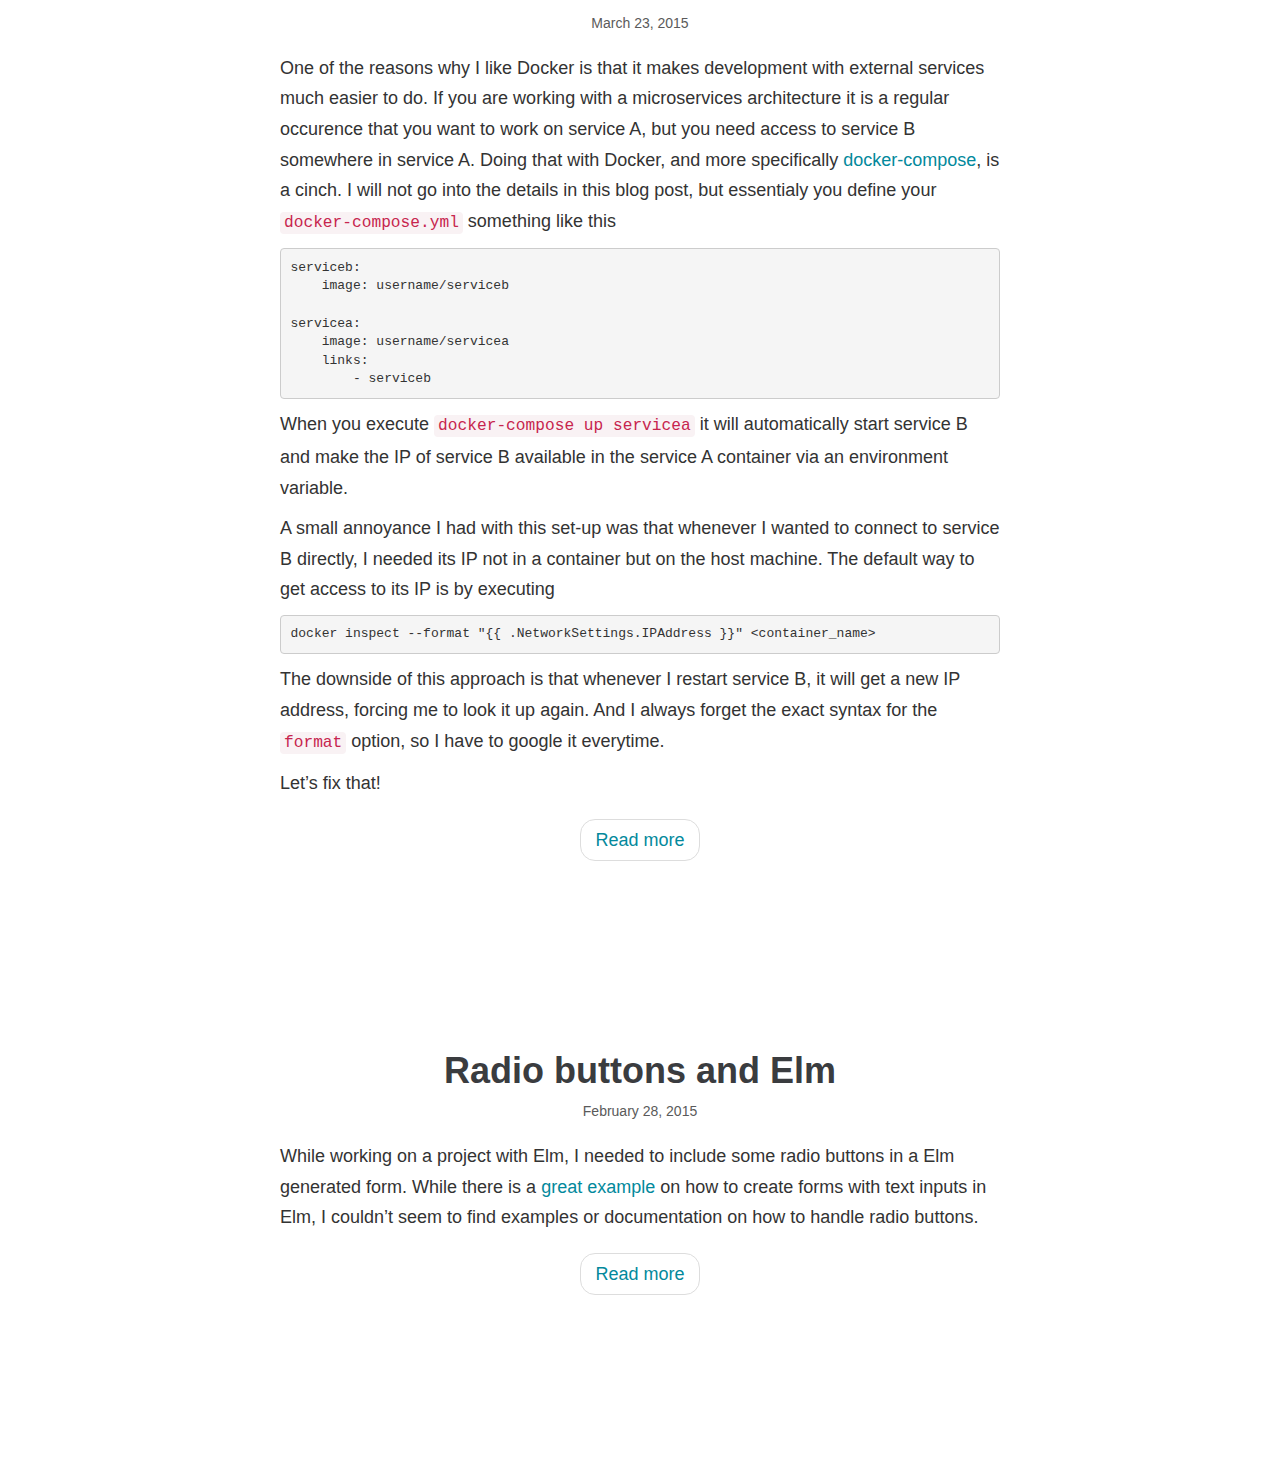
==== commit f8c5b0ee: "Highcharts post" ====
--- a/index.html
+++ b/index.html
@@ -24,6 +24,34 @@
                 </center>
             </div>
             
+<div>
+    <article class="article-excerpt">
+        
+        <h2 class="post-title"><a href="./posts/2016-03-25-highcharts-integration-in-elm.html">Highcharts.js integration in Elm</a></h2>
+        <div class="date">March 25, 2016</div>
+        <div class="post-list-content">
+            
+            
+              <p><a href="http://highcharts.com">Highcharts.js</a> is a JavaScript library to generate graphs inside the browser. It has a pretty simple API that allows you to create a wide range of different graphs. I stumbled upon this library when looking for a solution to create some graphs in <a href="http://truqu.com">an Elm web app that I’m working on</a>.</p>
+<p>Highcharts documentation gives an <a href="http://www.highcharts.com/docs/getting-started/your-first-chart">example</a> to create a simple bar chart. In it, you are instructed to create a <code>div</code> element, load it using <code>jQuery</code> and call the <code>highcharts</code> function on the element. So something like this</p>
+<pre><code>&lt;div id=&quot;container&quot;&gt;&lt;/div&gt;
+
+&lt;script&gt;
+$(function () { 
+    $('#container').highcharts({ ... });
+});
+&lt;/script&gt;</code></pre>
+<p>The argument to <code>highcharts</code> is just a dict that contains all data and configuration options for the chart as described in their <a href="http://api.highcharts.com/highcharts">API documentation</a>. Easy enough.</p>
+<p>But I want this to be integrated in <a href="truqu.com">an Elm web app</a>, where I can’t just create a <code>div</code> element and load it in<code>jQuery</code>. This is because the app uses <code>elm-html</code>, which uses the <a href="https://github.com/Matt-Esch/virtual-dom"><code>virtual-dom</code></a> project behind the screens. This means that a virtual DOM will be created by the app, and rendered at runtime. So it’s not obvious when to call the <code>highcharts</code> function on the <code>div</code> that will contain the chart, since we don’t know when the HTML element will be present.</p>
+
+            
+        </div>
+        <ul class="pager">
+            <li><a href="./posts/2016-03-25-highcharts-integration-in-elm.html">Read more</a></li>
+        </ul>
+    </article>
+</div>
+
 <div>
     <article class="article-excerpt">
         
